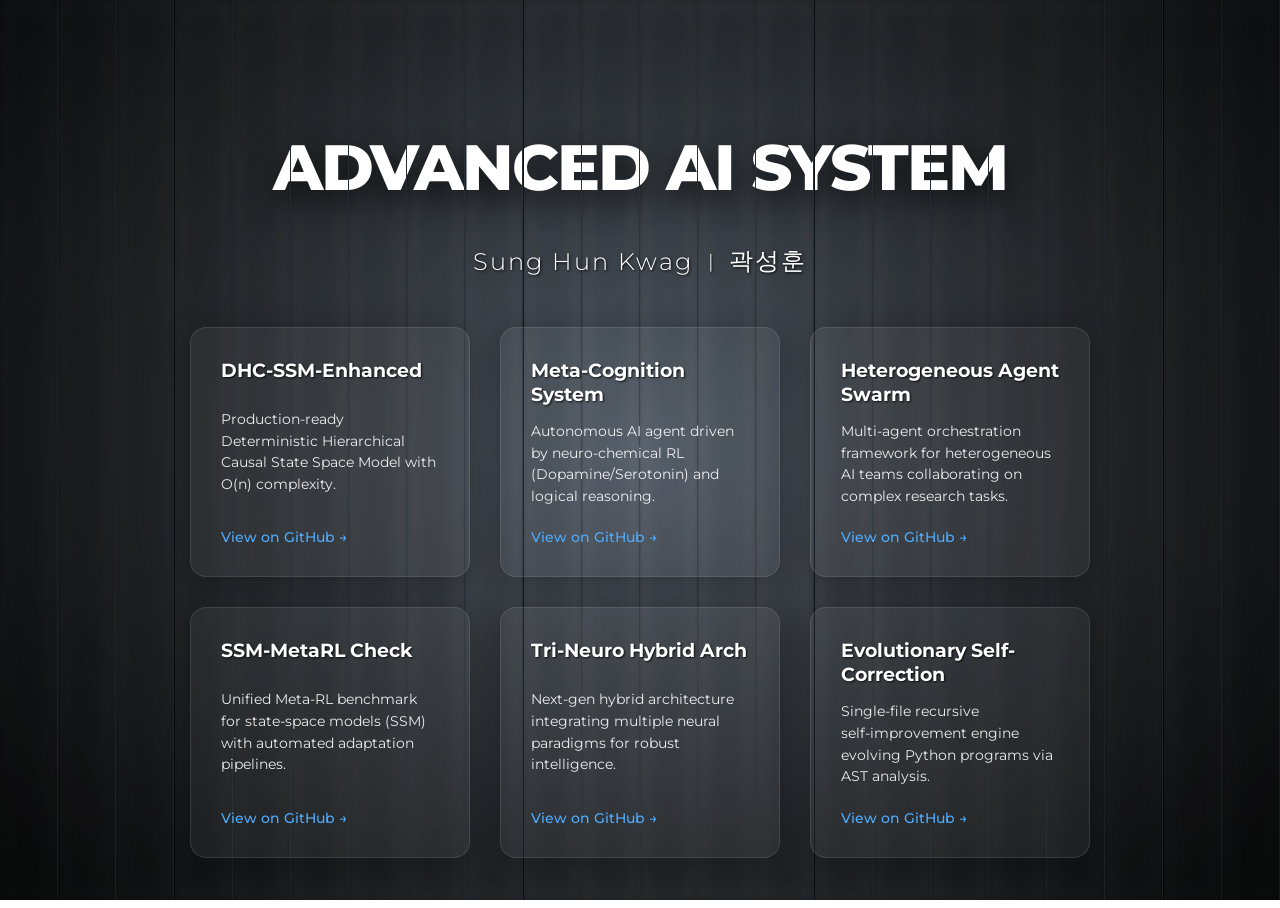
==== docs/index.html @ 83fd5499 "Refine intro into high-fidelity astral 3D merge sequence" ====
<!DOCTYPE html>
<html lang="en">

<head>
    <meta charset="UTF-8">
    <meta name="viewport" content="width=device-width, initial-scale=1.0">
    <title>Sung Hun Kwag - Advanced AI Research Portfolio</title>

    <!-- SEO & Social metadata for richer previews -->
    <meta name="description" content="Portfolio of Sung Hun Kwag showcasing advanced AI research projects and open-source contributions." />
    <meta property="og:title" content="Sung Hun Kwag - Advanced AI Research Portfolio" />
    <meta property="og:description" content="Explore cutting-edge AI projects ranging from state-space models to recursive self-improvement." />
    <meta property="og:type" content="website" />
    <meta property="og:image" content="https://sunghunkwag.github.io/portfolio/preview.png" />

    <!-- Google Fonts -->
    <link rel="preconnect" href="https://fonts.googleapis.com">
    <link rel="preconnect" href="https://fonts.gstatic.com" crossorigin>
    <link href="https://fonts.googleapis.com/css2?family=Cinzel:wght@400;700&family=Montserrat:wght@300;500;700&display=swap" rel="stylesheet">

    <!-- Inline styles for a sleek, glassmorphic aesthetic -->
    <style>
        /* Reset & Base Styles */
        * {
            margin: 0;
            padding: 0;
            box-sizing: border-box;
        }

        body {
            font-family: 'Montserrat', sans-serif;
            color: #ffffff;
            overflow-x: hidden;
            height: 100vh;
            display: flex;
            justify-content: center;
            align-items: center;
        }

        /* Background Neutral */
        .bg-neutral {
            position: fixed;
            top: 0;
            left: 0;
            width: 100%;
            height: 100%;
            /* Radial gradient for vignette effect */
            background: radial-gradient(circle at center, #1f2937 0%, #000000 100%);
            z-index: -1;
        }

        /* 3D Perspective Container */
        .full-screen-3d-stage {
            perspective: 3000px;
            width: 100vw;
            height: 100vh;
            overflow: hidden;
            position: fixed;
            top: 0;
            left: 0;
            z-index: 100;
            pointer-events: none; /* allow underlying elements to be clickable */
        }

        .title-plate-wrapper {
            position: absolute;
            top: 0;
            left: 0;
            width: 100%;
            height: 100%;
            transform-style: preserve-3d;
            display: flex;
            pointer-events: none;
            animation: stageDrift 11s ease-in-out infinite;
        }

        .merge-aura,
        .merge-rings {
            position: absolute;
            inset: -18%;
            opacity: 0;
            pointer-events: none;
            mix-blend-mode: screen;
        }

        .merge-aura {
            z-index: 99;
            transform: translateZ(-150px) scale(0.86);
            background:
                radial-gradient(circle at 50% 50%, rgba(160, 238, 255, 0.52) 0%, rgba(93, 180, 255, 0.18) 24%, rgba(0, 0, 0, 0) 58%),
                radial-gradient(circle at 40% 42%, rgba(124, 214, 255, 0.2) 0%, rgba(0, 0, 0, 0) 36%),
                conic-gradient(from 0deg at 50% 50%, rgba(113, 209, 255, 0) 0deg, rgba(113, 209, 255, 0.26) 38deg, rgba(113, 209, 255, 0.04) 80deg, rgba(129, 171, 255, 0.2) 128deg, rgba(129, 171, 255, 0) 190deg, rgba(113, 209, 255, 0.24) 245deg, rgba(113, 209, 255, 0) 360deg);
            filter: blur(2px) saturate(130%);
        }

        .merge-rings {
            z-index: 98;
            transform: translateZ(-120px) scale(0.92);
            background:
                radial-gradient(circle at center, rgba(209, 244, 255, 0.58) 0 2%, rgba(180, 232, 255, 0.22) 3.2%, rgba(0, 0, 0, 0) 6%),
                radial-gradient(circle at center, rgba(155, 221, 255, 0.34) 0 14%, rgba(0, 0, 0, 0) 18%),
                radial-gradient(circle at center, rgba(145, 213, 255, 0.24) 22%, rgba(0, 0, 0, 0) 28%),
                radial-gradient(circle at center, rgba(127, 198, 255, 0.18) 34%, rgba(0, 0, 0, 0) 40%);
            filter: blur(0.5px);
        }

        .merge-aura.active {
            animation: astralBloom 2.1s cubic-bezier(0.22, 1, 0.36, 1) forwards;
        }

        .merge-rings.active {
            animation: ringPulse 1.6s cubic-bezier(0.22, 1, 0.36, 1) forwards;
        }

        /* Static title displayed after the slat animation finishes */
        .title-plate-static {
            position: absolute;
            top: 0;
            left: 0;
            width: 100vw;
            height: 100vh;
            display: flex;
            flex-direction: column;
            justify-content: flex-start;
            align-items: center;
            padding-top: 15vh;
            z-index: 101;
            opacity: 0;
            pointer-events: none;
        }

        .title-plate-static.sequence-active {
            animation: singleSequenceFade 8s cubic-bezier(0.25, 1, 0.5, 1) forwards;
        }

        /* Unified sequence for the static title – holds then stays visible */
        @keyframes singleSequenceFade {
            0% {
                opacity: 1;
                filter: blur(0px);
                transform: scale(1);
                letter-spacing: -2px;
            }
            20% {
                opacity: 1;
            }
            100% {
                opacity: 1;
                text-shadow: 0 10px 30px rgba(0, 0, 0, 0.8);
                letter-spacing: -2px;
            }
        }

        /* Title typography */
        .plate-main-text {
            font-size: 5vw;
            font-weight: 800;
            text-transform: uppercase;
            letter-spacing: -2px;
            line-height: 1;
            margin: 0;
            color: #ffffff;
            text-shadow: 0 10px 30px rgba(0, 0, 0, 0.8);
        }

        /* Slat styles */
        .slat {
            height: 100%;
            position: relative;
            background-color: rgba(255, 255, 255, 0.05);
            overflow: hidden;
            clip-path: inset(0px);
            transform-style: preserve-3d;
            transform-origin: left center;
            border-right: 1px solid rgba(255, 255, 255, 0.05);
            opacity: 0;
            backface-visibility: hidden;
            will-change: transform, filter;
            box-shadow: inset 0 0 28px rgba(255, 255, 255, 0.08), 0 18px 45px rgba(0, 0, 0, 0.45);
        }

        .slat::before {
            content: "";
            position: absolute;
            inset: 0;
            background: linear-gradient(118deg, rgba(255, 255, 255, 0.22), rgba(255, 255, 255, 0));
            mix-blend-mode: screen;
            opacity: 0;
            transform: translateZ(40px);
            animation: slatSheen var(--slat-duration, 4s) ease-out forwards;
            animation-delay: var(--slat-delay, 0s);
        }

        .slat::after {
            content: "";
            position: absolute;
            inset: -15%;
            background: radial-gradient(circle at 30% 20%, rgba(136, 224, 255, 0.3), rgba(0, 0, 0, 0));
            mix-blend-mode: screen;
            opacity: 0;
            filter: blur(14px);
            animation: slatEdgeBloom calc(var(--slat-duration, 4s) * 1.08) ease-out forwards;
            animation-delay: var(--slat-delay, 0s);
        }

        .slat-content {
            position: absolute;
            top: 0;
            height: 100%;
            display: flex;
            flex-direction: column;
            justify-content: flex-start;
            align-items: center;
            padding-top: 15vh;
            color: #ffffff;
            font-family: 'Montserrat', sans-serif;
            white-space: nowrap;
            background: radial-gradient(circle at center, rgba(255, 255, 255, 0.1) 0%, rgba(0, 0, 0, 0.8) 100%);
            backdrop-filter: blur(5px);
            -webkit-backdrop-filter: blur(5px);
        }

        /* Main container for name and projects */
        .container {
            position: relative;
            z-index: 10;
            width: 90%;
            max-width: 1200px;
            height: 100%;
            display: flex;
            flex-direction: column;
            justify-content: space-between;
            padding: 5vh 0;
            pointer-events: none;
        }

        /* Hero section containing the name */
        #hero {
            flex: 1;
            display: flex;
            flex-direction: column;
            justify-content: center;
            align-items: center;
            text-align: center;
            margin-bottom: 50px;
            pointer-events: none;
        }

        .name-container {
            display: flex;
            align-items: center;
            gap: 15px;
            margin-top: 20px;
            z-index: 201;
        }

        .eng-name, .kor-name {
            font-family: 'Montserrat', sans-serif;
            font-weight: 300;
            font-size: 1.5rem;
            letter-spacing: 2px;
            color: rgba(255, 255, 255, 1.0);
            text-shadow: 1px 1px 3px rgba(0, 0, 0, 0.9);
        }
        .separator {
            color: rgba(255, 255, 255, 0.8);
            font-size: 1.2rem;
            text-shadow: 1px 1px 2px rgba(0, 0, 0, 0.8);
        }

        /* Projects section */
        #projects {
            display: flex;
            flex-wrap: wrap;
            justify-content: center;
            gap: 30px;
            padding-bottom: 50px;
            z-index: 200;
            position: relative;
            pointer-events: auto;
        }

        /* Card styling */
        .glass-card {
            background: rgba(255, 255, 255, 0.05);
            backdrop-filter: blur(10px);
            -webkit-backdrop-filter: blur(10px);
            border: 1px solid rgba(255, 255, 255, 0.1);
            border-radius: 16px;
            padding: 30px;
            width: 280px;
            box-shadow: 0 4px 30px rgba(0, 0, 0, 0.3);
            transition: all 0.4s cubic-bezier(0.25, 0.8, 0.25, 1);
            cursor: pointer;
            display: flex;
            flex-direction: column;
            justify-content: space-between;
        }
        .glass-card:hover {
            transform: translateY(-10px) scale(1.02);
            background: rgba(255, 255, 255, 0.1);
            border-color: rgba(255, 255, 255, 0.6);
            box-shadow: 0 0 20px rgba(255, 255, 255, 0.2);
        }
        .glass-card h3 {
            font-size: 1.2rem;
            font-weight: 700;
            margin-bottom: 15px;
            color: #fff;
            text-shadow: 1px 1px 2px rgba(0, 0, 0, 0.8);
        }
        .glass-card p {
            font-size: 0.9rem;
            line-height: 1.5;
            color: rgba(255, 255, 255, 0.9);
            margin-bottom: 20px;
        }
        .repo-link a {
            text-decoration: none;
            color: #4facfe;
            font-size: 0.85rem;
            font-weight: 500;
            transition: color 0.3s;
        }
        .repo-link a:hover {
            color: #00f2fe;
        }
        /* Removed repo-meta styling as dynamic metadata is no longer used */

        /* Animation keyframes for slats reveal */
        @keyframes fullScreenReveal {
            0% {
                transform: rotateY(calc(-96deg + var(--tilt-y, 0deg))) rotateX(var(--tilt-x, 0deg)) translateZ(calc(-360px - var(--depth, 0px))) scaleX(0.93);
                opacity: 0;
                filter: brightness(0.35) saturate(0.8);
                background-color: rgba(255, 255, 255, 0.16);
                border-right: 1px solid rgba(255, 255, 255, 0.34);
            }
            20% {
                opacity: 1;
            }
            64% {
                transform: rotateY(calc(14deg + (var(--tilt-y, 0deg) * 0.2))) rotateX(calc(var(--tilt-x, 0deg) * -0.12)) translateZ(62px) scaleX(1.015);
                filter: brightness(1.25) saturate(1.1);
                background-color: rgba(255, 255, 255, 0.09);
            }
            100% {
                transform: rotateY(0deg) rotateX(0deg) translateZ(0) scaleX(1);
                opacity: 1;
                filter: brightness(1) saturate(1);
                background-color: rgba(255, 255, 255, 0.05);
                border-right: 1px solid rgba(255, 255, 255, 0.05);
            }
        }

        @keyframes slatSheen {
            0% { opacity: 0; }
            58% { opacity: 0.2; }
            100% { opacity: 0.06; }
        }

        @keyframes slatEdgeBloom {
            0% {
                opacity: 0;
                transform: scale(0.9) translateZ(18px);
            }
            65% {
                opacity: 0.34;
                transform: scale(1.08) translateZ(110px);
            }
            100% {
                opacity: 0.1;
                transform: scale(1.1) translateZ(128px);
            }
        }

        @keyframes astralBloom {
            0% {
                opacity: 0;
                transform: translateZ(-150px) scale(0.86) rotate(0deg);
            }
            25% {
                opacity: 0.95;
                transform: translateZ(-48px) scale(1.04) rotate(4deg);
            }
            62% {
                opacity: 0.3;
                transform: translateZ(-16px) scale(1.12) rotate(9deg);
            }
            100% {
                opacity: 0;
                transform: translateZ(0) scale(1.16) rotate(12deg);
            }
        }

        @keyframes ringPulse {
            0% {
                opacity: 0;
                transform: translateZ(-120px) scale(0.92);
            }
            35% {
                opacity: 0.7;
                transform: translateZ(-40px) scale(1.03);
            }
            100% {
                opacity: 0;
                transform: translateZ(30px) scale(1.18);
            }
        }


        @keyframes stageDrift {
            0%,
            100% {
                transform: translateZ(0) rotateX(0deg) rotateY(0deg);
            }
            50% {
                transform: translateZ(18px) rotateX(1.4deg) rotateY(-1.8deg);
            }
        }

        /* Fade utilities */
        .fade-in-2 {
            opacity: 0;
            animation: fadeInUp 1.5s ease-out forwards;
            animation-delay: 3.5s;
        }
        .fade-in-3 {
            opacity: 0;
            animation: fadeInUp 1.5s ease-out forwards;
            animation-delay: 4.5s;
        }
        @keyframes fadeInUp {
            to {
                opacity: 1;
                transform: translateY(0);
            }
        }

        /* Responsive tweaks */
        @media (max-width: 768px) {
            .plate-main-text {
                font-size: 2.5rem;
            }
            .glass-card {
                width: 100%;
                max-width: 350px;
            }
        }
    </style>
</head>

<body>
    <!-- Dark backdrop -->
    <div class="bg-neutral" aria-hidden="true"></div>
    <!-- Main content -->
    <div class="container">
        <!-- 3D title reveal stage -->
        <div class="full-screen-3d-stage">
            <div id="merge-aura" class="merge-aura" aria-hidden="true"></div>
            <div id="merge-rings" class="merge-rings" aria-hidden="true"></div>
            <div class="title-plate-wrapper"><!-- slats inserted here via JS --></div>
            <div id="static-title-container" class="title-plate-static">
                <h1 class="plate-main-text">ADVANCED AI SYSTEM</h1>
            </div>
        </div>
        <!-- Name under the title -->
        <header id="hero">
            <div style="height: 20vh;"></div>
            <div class="name-container fade-in-2">
                <h2 class="eng-name">Sung Hun Kwag</h2>
                <span class="separator">|</span>
                <h2 class="kor-name">곽성훈</h2>
            </div>
        </header>
        <!-- Portfolio cards -->
        <section id="projects" class="fade-in-3">
            <!-- Each card includes a repo-meta placeholder updated via JS -->
            <div class="glass-card" onclick="window.open('https://github.com/sunghunkwag/DHC-SSM-Enhanced', '_blank')">
                <h3>DHC-SSM-Enhanced</h3>
                <p>Production‑ready Deterministic Hierarchical Causal State Space Model with O(n) complexity.</p>
                <!-- metadata placeholder removed -->
                <div class="repo-link">
                    <a href="https://github.com/sunghunkwag/DHC-SSM-Enhanced" target="_blank">View on GitHub &rarr;</a>
                </div>
            </div>
            <div class="glass-card" onclick="window.open('https://github.com/sunghunkwag/Advanced-AI-Meta-Cognition-System', '_blank')">
                <h3>Meta-Cognition System</h3>
                <p>Autonomous AI agent driven by neuro‑chemical RL (Dopamine/Serotonin) and logical reasoning.</p>
                <!-- metadata placeholder removed -->
                <div class="repo-link">
                    <a href="https://github.com/sunghunkwag/Advanced-AI-Meta-Cognition-System" target="_blank">View on GitHub &rarr;</a>
                </div>
            </div>
            <div class="glass-card" onclick="window.open('https://github.com/sunghunkwag/heterogeneous-agent-swarm', '_blank')">
                <h3>Heterogeneous Agent Swarm</h3>
                <p>Multi-agent orchestration framework for heterogeneous AI teams collaborating on complex research tasks.</p>
                <!-- metadata placeholder removed -->
                <div class="repo-link">
                    <a href="https://github.com/sunghunkwag/heterogeneous-agent-swarm" target="_blank">View on GitHub &rarr;</a>
                </div>
            </div>
            <div class="glass-card" onclick="window.open('https://github.com/sunghunkwag/SSM-MetaRL-TestCompute', '_blank')">
                <h3>SSM-MetaRL Check</h3>
                <p>Unified Meta‑RL benchmark for state‑space models (SSM) with automated adaptation pipelines.</p>
                <!-- metadata placeholder removed -->
                <div class="repo-link">
                    <a href="https://github.com/sunghunkwag/SSM-MetaRL-TestCompute" target="_blank">View on GitHub &rarr;</a>
                </div>
            </div>
            <div class="glass-card" onclick="window.open('https://github.com/sunghunkwag/Tri-Neuro-Hybrid-Architecture', '_blank')">
                <h3>Tri-Neuro Hybrid Arch</h3>
                <p>Next‑gen hybrid architecture integrating multiple neural paradigms for robust intelligence.</p>
                <!-- metadata placeholder removed -->
                <div class="repo-link">
                    <a href="https://github.com/sunghunkwag/Tri-Neuro-Hybrid-Architecture" target="_blank">View on GitHub &rarr;</a>
                </div>
            </div>
            <div class="glass-card" onclick="window.open('https://github.com/sunghunkwag/Runtime-Evolutionary-Self-Correction-via-AST-Guided-Grammar-Induction', '_blank')">
                <h3>Evolutionary Self-Correction</h3>
                <p>Single‑file recursive self‑improvement engine evolving Python programs via AST analysis.</p>
                <!-- metadata placeholder removed -->
                <div class="repo-link">
                    <a href="https://github.com/sunghunkwag/Runtime-Evolutionary-Self-Correction-via-AST-Guided-Grammar-Induction" target="_blank">View on GitHub &rarr;</a>
                </div>
            </div>
        </section>
    </div>
    <!-- JavaScript: build slats and fetch repo metadata -->
    <script>
        document.addEventListener('DOMContentLoaded', () => {
            /* Configuration for slat animation */
            const NUM_SLATS = 22; // more slats for richer, finer merge detail
            const ANIMATION_DURATION = 4.6;
            const STAGGER_DELAY = 0.09;
            function createFullScreenSlats() {
                const wrapper = document.querySelector('.title-plate-wrapper');
                const mergeAura = document.getElementById('merge-aura');
                const mergeRings = document.getElementById('merge-rings');
                const titleTextSource = document.querySelector('#static-title-container .plate-main-text').outerHTML;
                wrapper.innerHTML = "";
                const screenWidth = window.innerWidth;
                const slatWidth = screenWidth / NUM_SLATS;
                for (let i = 0; i < NUM_SLATS; i++) {
                    const slat = document.createElement('div');
                    slat.classList.add('slat');
                    slat.style.width = `${slatWidth}px`;
                    slat.style.position = "absolute";
                    slat.style.left = `${i * slatWidth}px`;
                    slat.style.zIndex = 100 + i;
                    const content = document.createElement('div');
                    content.classList.add('slat-content');
                    content.innerHTML = titleTextSource;
                    content.style.width = `${screenWidth}px`;
                    content.style.left = `-${i * slatWidth}px`;
                    slat.appendChild(content);
                    wrapper.appendChild(slat);
                    slat.style.setProperty('--slat-delay', `${i * STAGGER_DELAY}s`);
                    slat.style.setProperty('--slat-duration', `${ANIMATION_DURATION}s`);
                    const spread = (i / (NUM_SLATS - 1)) - 0.5;
                    slat.style.setProperty('--tilt-y', `${spread * 16}deg`);
                    slat.style.setProperty('--tilt-x', `${Math.cos(i * 0.68) * 8}deg`);
                    slat.style.setProperty('--depth', `${Math.abs(spread) * 120}px`);
                    slat.style.animation = `fullScreenReveal ${ANIMATION_DURATION}s cubic-bezier(0.22, 1, 0.36, 1) forwards`;
                    slat.style.animationDelay = `${i * STAGGER_DELAY}s`;
                    if (i === NUM_SLATS - 1) {
                        const totalTime = (ANIMATION_DURATION + (i * STAGGER_DELAY)) * 1000;
                        const burstStartTime = Math.max(totalTime - 560, 0);
                        setTimeout(() => {
                            [mergeAura, mergeRings].forEach((layer) => {
                                layer.classList.remove('active');
                                void layer.offsetWidth;
                                layer.classList.add('active');
                            });
                        }, burstStartTime);
                        setTimeout(() => {
                            wrapper.style.display = 'none';
                            const staticTitle = document.getElementById('static-title-container');
                            staticTitle.classList.add('sequence-active');
                        }, totalTime);
                    }
                }
            }
            // Initiate slats after a short delay
            setTimeout(() => {
                createFullScreenSlats();
            }, 100);
            // Dynamic metadata fetching has been removed for a cleaner presentation.
        });
    </script>
</body>

</html>
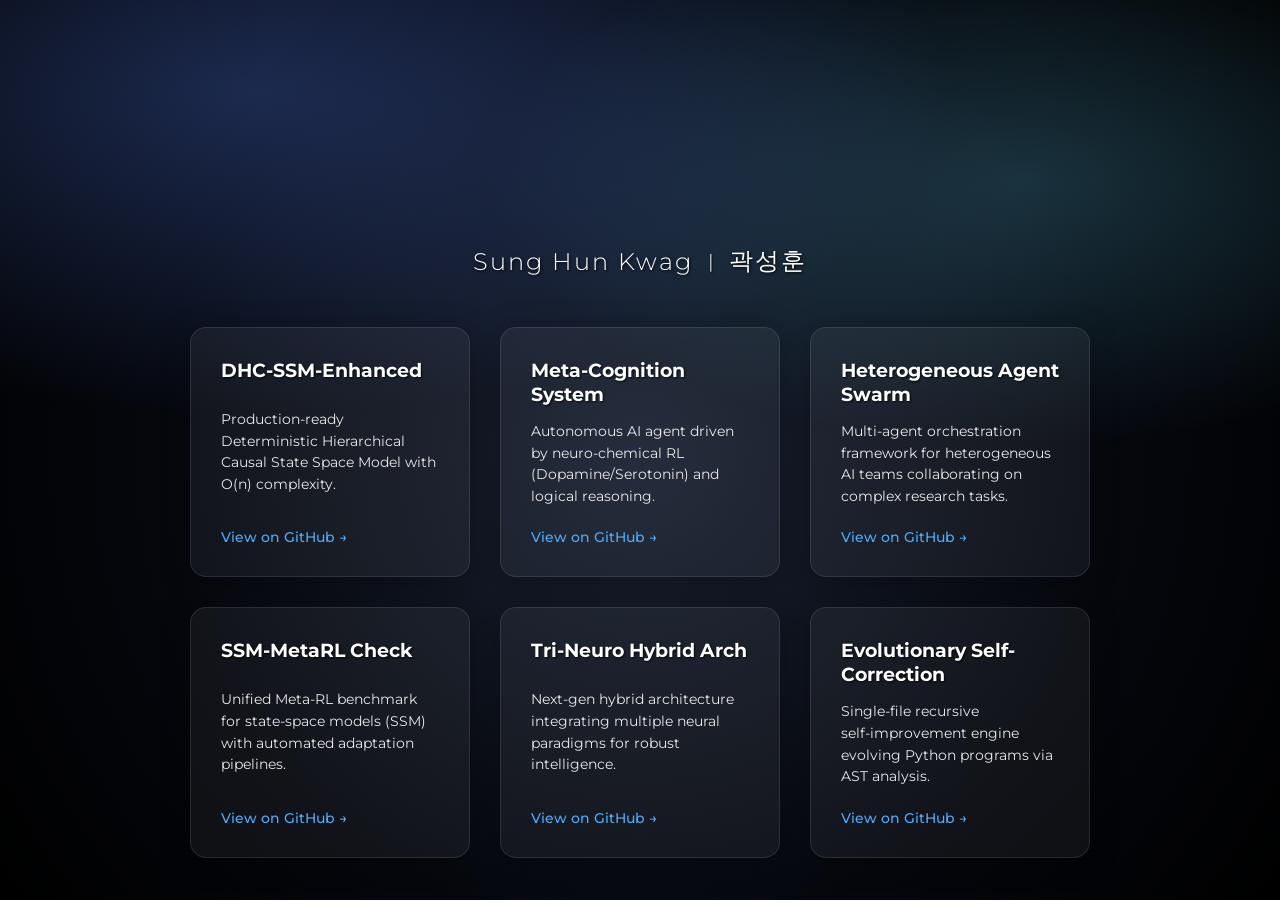
==== commit e3b00495: "Merge branch 'master' into codex/remove-broken-ai-research-link-and-update-83t4z1 Signed-off-by: Sun" ====
--- a/docs/index.html
+++ b/docs/index.html
@@ -44,14 +44,18 @@
             left: 0;
             width: 100%;
             height: 100%;
-            /* Radial gradient for vignette effect */
-            background: radial-gradient(circle at center, #1f2937 0%, #000000 100%);
+            background:
+                radial-gradient(120% 80% at 20% 10%, rgba(90, 136, 255, 0.28) 0%, rgba(0, 0, 0, 0) 45%),
+                radial-gradient(100% 70% at 80% 20%, rgba(105, 221, 255, 0.2) 0%, rgba(0, 0, 0, 0) 42%),
+                radial-gradient(circle at center, #1a2233 0%, #05070d 62%, #000000 100%);
+            animation: bgDrift 14s ease-in-out infinite alternate;
             z-index: -1;
         }
 
         /* 3D Perspective Container */
         .full-screen-3d-stage {
-            perspective: 3000px;
+            perspective: 4200px;
+            perspective-origin: 50% 24%;
             width: 100vw;
             height: 100vh;
             overflow: hidden;
@@ -60,6 +64,7 @@
             left: 0;
             z-index: 100;
             pointer-events: none; /* allow underlying elements to be clickable */
+            transform-style: preserve-3d;
         }
 
         .title-plate-wrapper {
@@ -215,9 +220,10 @@
             color: #ffffff;
             font-family: 'Montserrat', sans-serif;
             white-space: nowrap;
-            background: radial-gradient(circle at center, rgba(255, 255, 255, 0.1) 0%, rgba(0, 0, 0, 0.8) 100%);
-            backdrop-filter: blur(5px);
-            -webkit-backdrop-filter: blur(5px);
+            background: radial-gradient(circle at center, rgba(255, 255, 255, 0.17) 0%, rgba(5, 10, 24, 0.88) 100%);
+            backdrop-filter: blur(7px);
+            -webkit-backdrop-filter: blur(7px);
+            transform: translateZ(110px);
         }
 
         /* Main container for name and projects */
@@ -328,6 +334,17 @@
         /* Removed repo-meta styling as dynamic metadata is no longer used */
 
         /* Animation keyframes for slats reveal */
+        @keyframes bgDrift {
+            0% {
+                filter: saturate(1) brightness(1);
+                transform: scale(1);
+            }
+            100% {
+                filter: saturate(1.1) brightness(1.06);
+                transform: scale(1.03);
+            }
+        }
+
         @keyframes fullScreenReveal {
             0% {
                 transform: rotateY(calc(-96deg + var(--tilt-y, 0deg))) rotateX(var(--tilt-x, 0deg)) translateZ(calc(-360px - var(--depth, 0px))) scaleX(0.93);
@@ -538,16 +555,28 @@
                 const mergeAura = document.getElementById('merge-aura');
                 const mergeRings = document.getElementById('merge-rings');
                 const titleTextSource = document.querySelector('#static-title-container .plate-main-text').outerHTML;
-                wrapper.innerHTML = "";
+                wrapper.innerHTML = '';
+                buildMergeParticles(particles);
+
                 const screenWidth = window.innerWidth;
                 const slatWidth = screenWidth / NUM_SLATS;
                 for (let i = 0; i < NUM_SLATS; i++) {
                     const slat = document.createElement('div');
                     slat.classList.add('slat');
                     slat.style.width = `${slatWidth}px`;
-                    slat.style.position = "absolute";
+                    slat.style.position = 'absolute';
                     slat.style.left = `${i * slatWidth}px`;
                     slat.style.zIndex = 100 + i;
+                    const centerBias = (i / (NUM_SLATS - 1)) - 0.5;
+                    const tilt = centerBias * 14;
+                    const depth = Math.abs(centerBias) * -120;
+                    slat.style.setProperty('--tilt', `${tilt.toFixed(2)}deg`);
+                    slat.style.setProperty('--depth', `${depth.toFixed(2)}px`);
+                    slat.style.setProperty('--tilt-mid', `${(tilt * 0.35).toFixed(2)}deg`);
+                    slat.style.setProperty('--tilt-end', `${(Math.abs(tilt) * 0.2).toFixed(2)}deg`);
+                    slat.style.setProperty('--depth-mid', `${(depth * 0.24).toFixed(2)}px`);
+                    slat.style.setProperty('--slat-delay', `${(i * STAGGER_DELAY).toFixed(3)}s`);
+                    slat.style.setProperty('--slat-duration', `${ANIMATION_DURATION}s`);
                     const content = document.createElement('div');
                     content.classList.add('slat-content');
                     content.innerHTML = titleTextSource;
@@ -563,6 +592,7 @@
                     slat.style.setProperty('--depth', `${Math.abs(spread) * 120}px`);
                     slat.style.animation = `fullScreenReveal ${ANIMATION_DURATION}s cubic-bezier(0.22, 1, 0.36, 1) forwards`;
                     slat.style.animationDelay = `${i * STAGGER_DELAY}s`;
+
                     if (i === NUM_SLATS - 1) {
                         const totalTime = (ANIMATION_DURATION + (i * STAGGER_DELAY)) * 1000;
                         const burstStartTime = Math.max(totalTime - 560, 0);
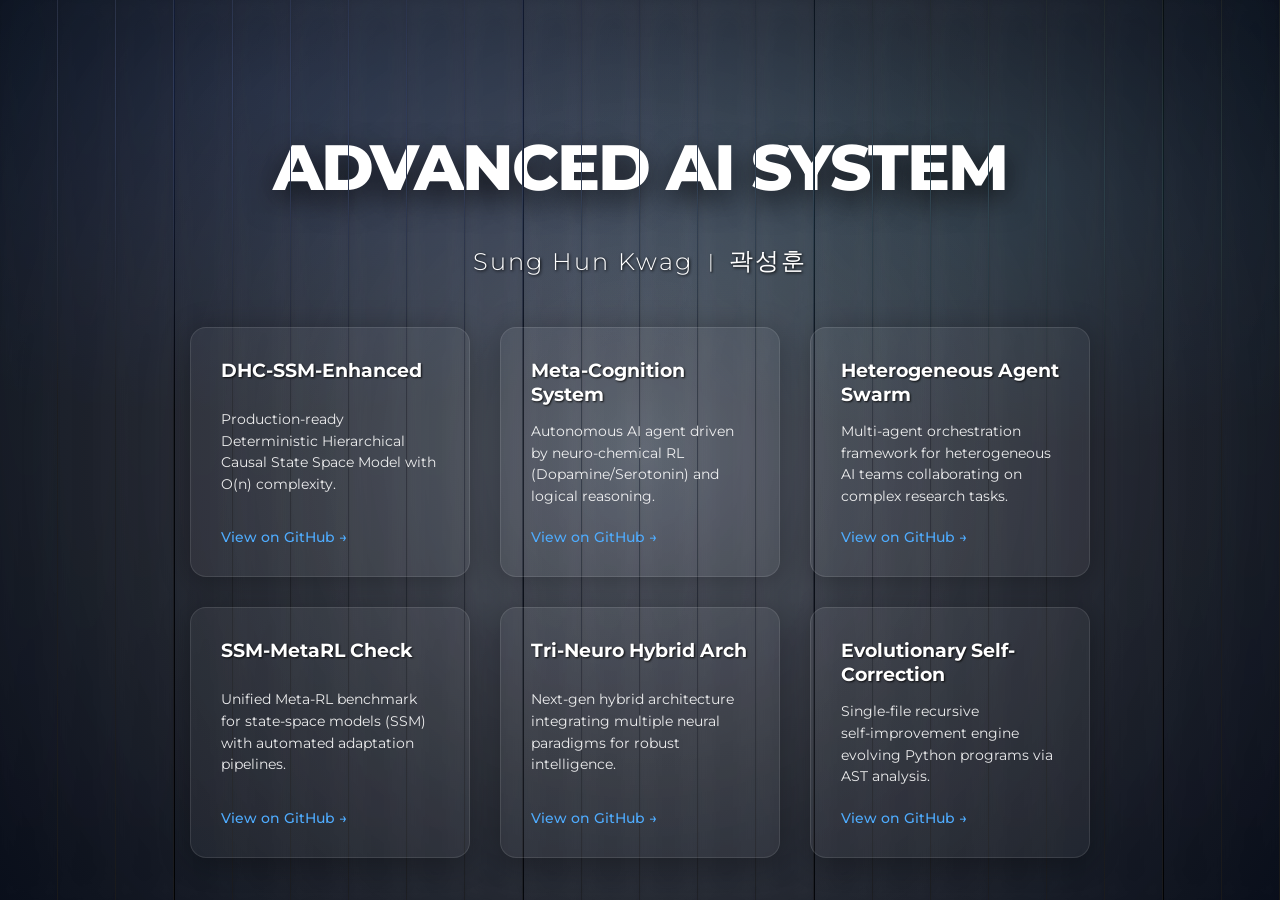
==== commit 7618f1e7: "Fix broken slat animation bootstrap in homepage" ====
--- a/docs/index.html
+++ b/docs/index.html
@@ -556,7 +556,6 @@
                 const mergeRings = document.getElementById('merge-rings');
                 const titleTextSource = document.querySelector('#static-title-container .plate-main-text').outerHTML;
                 wrapper.innerHTML = '';
-                buildMergeParticles(particles);
 
                 const screenWidth = window.innerWidth;
                 const slatWidth = screenWidth / NUM_SLATS;
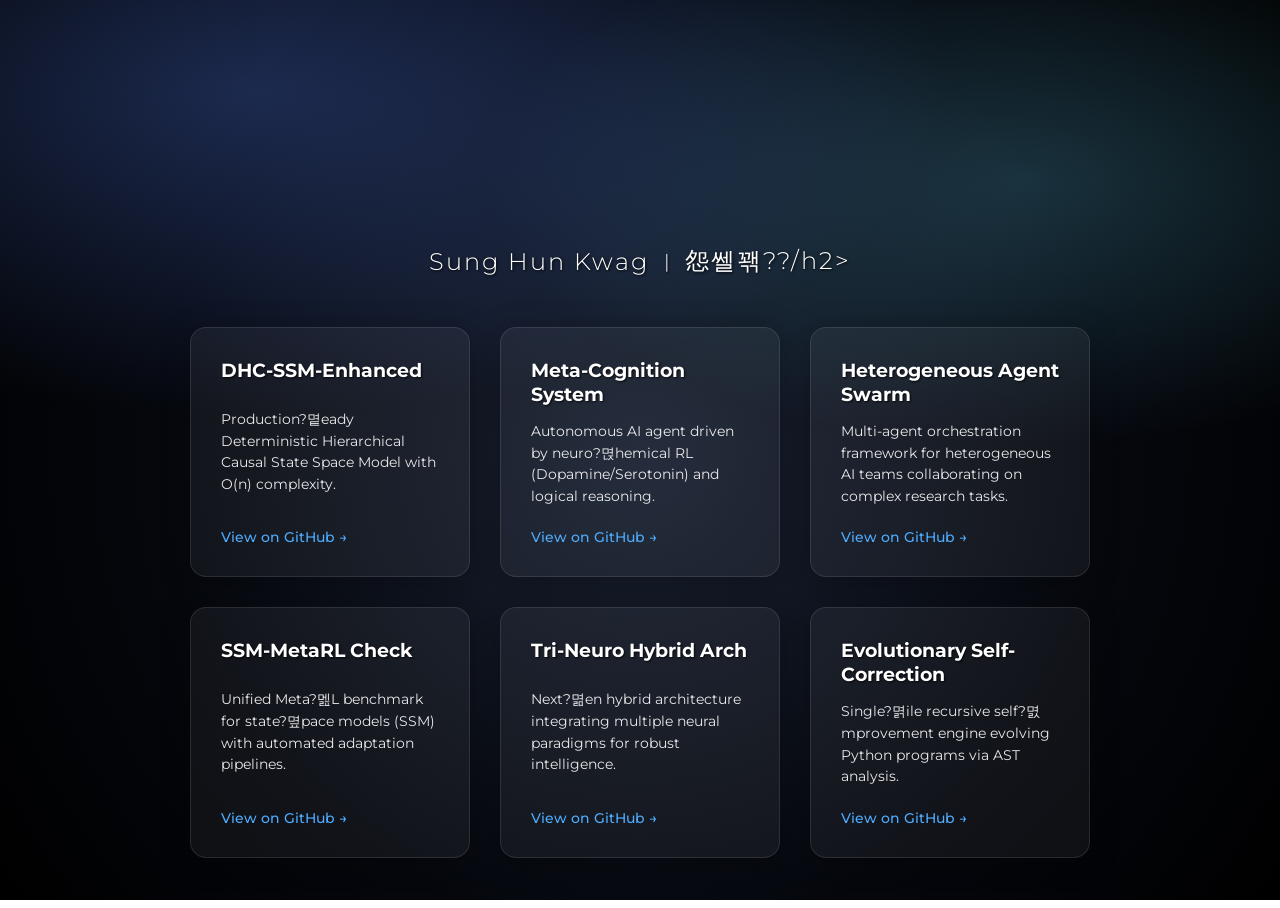
==== commit da3bba1b: "Restore docs/index.html with 3D visual effects that were accidentally deleted" ====
--- a/docs/index.html
+++ b/docs/index.html
@@ -1,4 +1,4 @@
-<!DOCTYPE html>
+﻿<!DOCTYPE html>
 <html lang="en">
 
 <head>
@@ -138,7 +138,7 @@
             animation: singleSequenceFade 8s cubic-bezier(0.25, 1, 0.5, 1) forwards;
         }
 
-        /* Unified sequence for the static title – holds then stays visible */
+        /* Unified sequence for the static title ??holds then stays visible */
         @keyframes singleSequenceFade {
             0% {
                 opacity: 1;
@@ -487,7 +487,7 @@
             <div class="name-container fade-in-2">
                 <h2 class="eng-name">Sung Hun Kwag</h2>
                 <span class="separator">|</span>
-                <h2 class="kor-name">곽성훈</h2>
+                <h2 class="kor-name">怨쎌꽦??/h2>
             </div>
         </header>
         <!-- Portfolio cards -->
@@ -495,7 +495,7 @@
             <!-- Each card includes a repo-meta placeholder updated via JS -->
             <div class="glass-card" onclick="window.open('https://github.com/sunghunkwag/DHC-SSM-Enhanced', '_blank')">
                 <h3>DHC-SSM-Enhanced</h3>
-                <p>Production‑ready Deterministic Hierarchical Causal State Space Model with O(n) complexity.</p>
+                <p>Production?몉eady Deterministic Hierarchical Causal State Space Model with O(n) complexity.</p>
                 <!-- metadata placeholder removed -->
                 <div class="repo-link">
                     <a href="https://github.com/sunghunkwag/DHC-SSM-Enhanced" target="_blank">View on GitHub &rarr;</a>
@@ -503,7 +503,7 @@
             </div>
             <div class="glass-card" onclick="window.open('https://github.com/sunghunkwag/Advanced-AI-Meta-Cognition-System', '_blank')">
                 <h3>Meta-Cognition System</h3>
-                <p>Autonomous AI agent driven by neuro‑chemical RL (Dopamine/Serotonin) and logical reasoning.</p>
+                <p>Autonomous AI agent driven by neuro?멵hemical RL (Dopamine/Serotonin) and logical reasoning.</p>
                 <!-- metadata placeholder removed -->
                 <div class="repo-link">
                     <a href="https://github.com/sunghunkwag/Advanced-AI-Meta-Cognition-System" target="_blank">View on GitHub &rarr;</a>
@@ -519,7 +519,7 @@
             </div>
             <div class="glass-card" onclick="window.open('https://github.com/sunghunkwag/SSM-MetaRL-TestCompute', '_blank')">
                 <h3>SSM-MetaRL Check</h3>
-                <p>Unified Meta‑RL benchmark for state‑space models (SSM) with automated adaptation pipelines.</p>
+                <p>Unified Meta?멢L benchmark for state?몊pace models (SSM) with automated adaptation pipelines.</p>
                 <!-- metadata placeholder removed -->
                 <div class="repo-link">
                     <a href="https://github.com/sunghunkwag/SSM-MetaRL-TestCompute" target="_blank">View on GitHub &rarr;</a>
@@ -527,7 +527,7 @@
             </div>
             <div class="glass-card" onclick="window.open('https://github.com/sunghunkwag/Tri-Neuro-Hybrid-Architecture', '_blank')">
                 <h3>Tri-Neuro Hybrid Arch</h3>
-                <p>Next‑gen hybrid architecture integrating multiple neural paradigms for robust intelligence.</p>
+                <p>Next?멺en hybrid architecture integrating multiple neural paradigms for robust intelligence.</p>
                 <!-- metadata placeholder removed -->
                 <div class="repo-link">
                     <a href="https://github.com/sunghunkwag/Tri-Neuro-Hybrid-Architecture" target="_blank">View on GitHub &rarr;</a>
@@ -535,7 +535,7 @@
             </div>
             <div class="glass-card" onclick="window.open('https://github.com/sunghunkwag/Runtime-Evolutionary-Self-Correction-via-AST-Guided-Grammar-Induction', '_blank')">
                 <h3>Evolutionary Self-Correction</h3>
-                <p>Single‑file recursive self‑improvement engine evolving Python programs via AST analysis.</p>
+                <p>Single?멹ile recursive self?멼mprovement engine evolving Python programs via AST analysis.</p>
                 <!-- metadata placeholder removed -->
                 <div class="repo-link">
                     <a href="https://github.com/sunghunkwag/Runtime-Evolutionary-Self-Correction-via-AST-Guided-Grammar-Induction" target="_blank">View on GitHub &rarr;</a>
@@ -556,6 +556,7 @@
                 const mergeRings = document.getElementById('merge-rings');
                 const titleTextSource = document.querySelector('#static-title-container .plate-main-text').outerHTML;
                 wrapper.innerHTML = '';
+                buildMergeParticles(particles);
 
                 const screenWidth = window.innerWidth;
                 const slatWidth = screenWidth / NUM_SLATS;
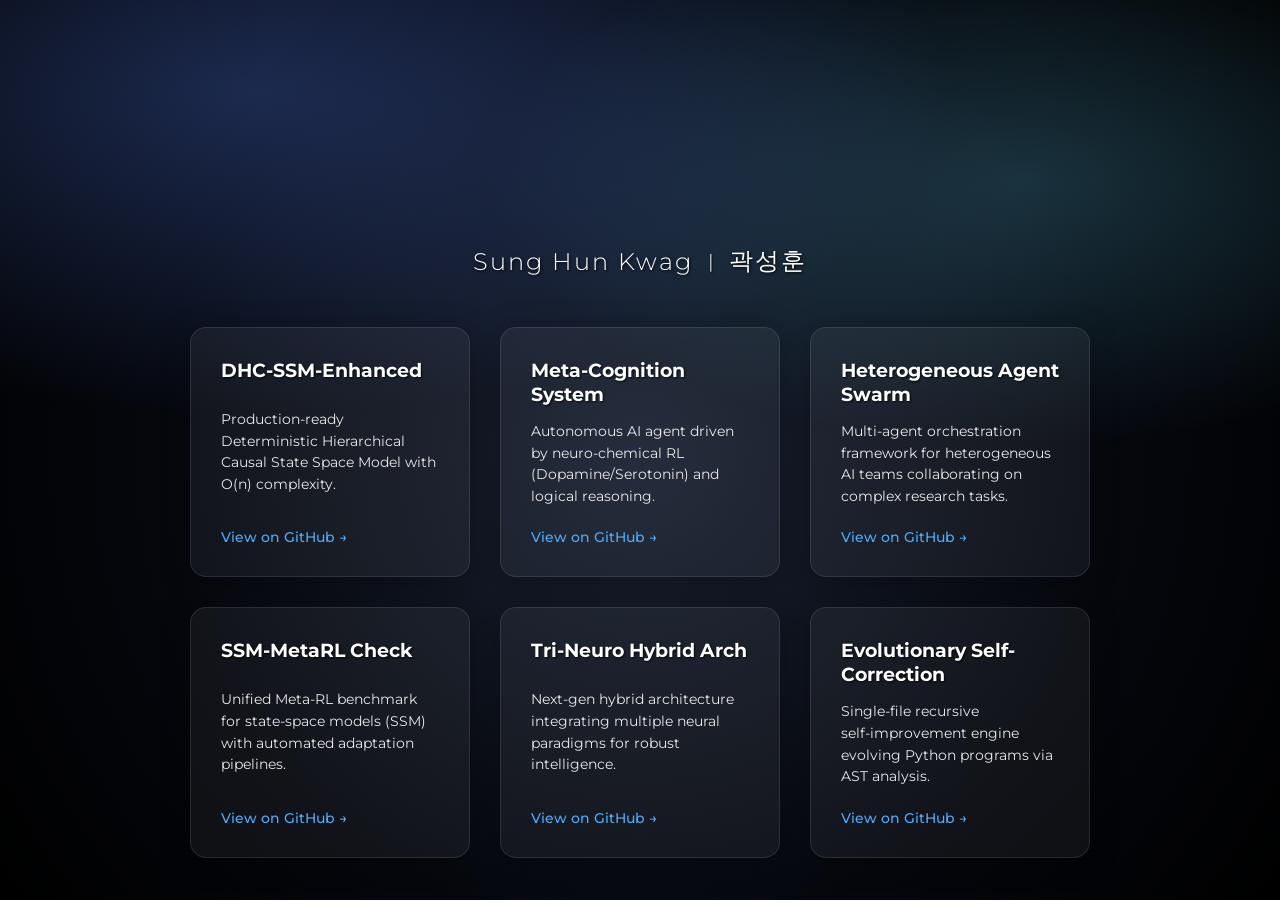
==== commit 6bc39516: "Fix HTML syntax and update text content Signed-off-by: Sung hun kwag <sunghunkwag@gmail.com>" ====
--- a/docs/index.html
+++ b/docs/index.html
@@ -1,4 +1,4 @@
-﻿<!DOCTYPE html>
+<!DOCTYPE html>
 <html lang="en">
 
 <head>
@@ -138,7 +138,7 @@
             animation: singleSequenceFade 8s cubic-bezier(0.25, 1, 0.5, 1) forwards;
         }
 
-        /* Unified sequence for the static title ??holds then stays visible */
+        /* Unified sequence for the static title – holds then stays visible */
         @keyframes singleSequenceFade {
             0% {
                 opacity: 1;
@@ -487,7 +487,7 @@
             <div class="name-container fade-in-2">
                 <h2 class="eng-name">Sung Hun Kwag</h2>
                 <span class="separator">|</span>
-                <h2 class="kor-name">怨쎌꽦??/h2>
+                <h2 class="kor-name">곽성훈</h2>
             </div>
         </header>
         <!-- Portfolio cards -->
@@ -495,7 +495,7 @@
             <!-- Each card includes a repo-meta placeholder updated via JS -->
             <div class="glass-card" onclick="window.open('https://github.com/sunghunkwag/DHC-SSM-Enhanced', '_blank')">
                 <h3>DHC-SSM-Enhanced</h3>
-                <p>Production?몉eady Deterministic Hierarchical Causal State Space Model with O(n) complexity.</p>
+                <p>Production‑ready Deterministic Hierarchical Causal State Space Model with O(n) complexity.</p>
                 <!-- metadata placeholder removed -->
                 <div class="repo-link">
                     <a href="https://github.com/sunghunkwag/DHC-SSM-Enhanced" target="_blank">View on GitHub &rarr;</a>
@@ -503,7 +503,7 @@
             </div>
             <div class="glass-card" onclick="window.open('https://github.com/sunghunkwag/Advanced-AI-Meta-Cognition-System', '_blank')">
                 <h3>Meta-Cognition System</h3>
-                <p>Autonomous AI agent driven by neuro?멵hemical RL (Dopamine/Serotonin) and logical reasoning.</p>
+                <p>Autonomous AI agent driven by neuro‑chemical RL (Dopamine/Serotonin) and logical reasoning.</p>
                 <!-- metadata placeholder removed -->
                 <div class="repo-link">
                     <a href="https://github.com/sunghunkwag/Advanced-AI-Meta-Cognition-System" target="_blank">View on GitHub &rarr;</a>
@@ -519,7 +519,7 @@
             </div>
             <div class="glass-card" onclick="window.open('https://github.com/sunghunkwag/SSM-MetaRL-TestCompute', '_blank')">
                 <h3>SSM-MetaRL Check</h3>
-                <p>Unified Meta?멢L benchmark for state?몊pace models (SSM) with automated adaptation pipelines.</p>
+                <p>Unified Meta‑RL benchmark for state‑space models (SSM) with automated adaptation pipelines.</p>
                 <!-- metadata placeholder removed -->
                 <div class="repo-link">
                     <a href="https://github.com/sunghunkwag/SSM-MetaRL-TestCompute" target="_blank">View on GitHub &rarr;</a>
@@ -527,7 +527,7 @@
             </div>
             <div class="glass-card" onclick="window.open('https://github.com/sunghunkwag/Tri-Neuro-Hybrid-Architecture', '_blank')">
                 <h3>Tri-Neuro Hybrid Arch</h3>
-                <p>Next?멺en hybrid architecture integrating multiple neural paradigms for robust intelligence.</p>
+                <p>Next‑gen hybrid architecture integrating multiple neural paradigms for robust intelligence.</p>
                 <!-- metadata placeholder removed -->
                 <div class="repo-link">
                     <a href="https://github.com/sunghunkwag/Tri-Neuro-Hybrid-Architecture" target="_blank">View on GitHub &rarr;</a>
@@ -535,7 +535,7 @@
             </div>
             <div class="glass-card" onclick="window.open('https://github.com/sunghunkwag/Runtime-Evolutionary-Self-Correction-via-AST-Guided-Grammar-Induction', '_blank')">
                 <h3>Evolutionary Self-Correction</h3>
-                <p>Single?멹ile recursive self?멼mprovement engine evolving Python programs via AST analysis.</p>
+                <p>Single‑file recursive self‑improvement engine evolving Python programs via AST analysis.</p>
                 <!-- metadata placeholder removed -->
                 <div class="repo-link">
                     <a href="https://github.com/sunghunkwag/Runtime-Evolutionary-Self-Correction-via-AST-Guided-Grammar-Induction" target="_blank">View on GitHub &rarr;</a>
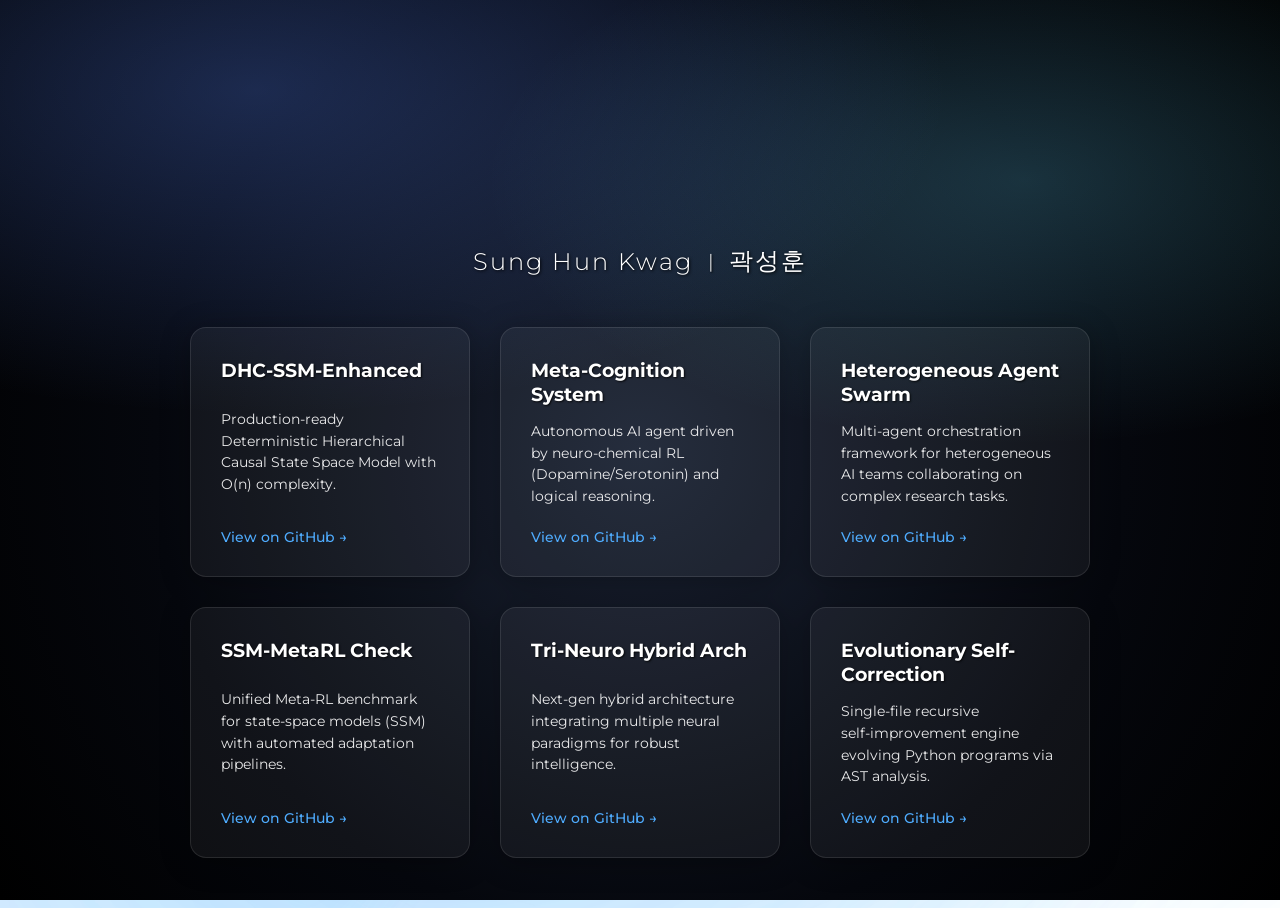
==== commit b5c7188d: "Add cosmic 3D background field" ====
--- a/docs/index.html
+++ b/docs/index.html
@@ -35,6 +35,107 @@
             display: flex;
             justify-content: center;
             align-items: center;
+        }
+
+        /* Cosmic 3D background field */
+        .cosmic-depth {
+            position: fixed;
+            inset: 0;
+            perspective: 3200px;
+            perspective-origin: 50% 35%;
+            transform-style: preserve-3d;
+            z-index: -2;
+            pointer-events: none;
+        }
+
+        .cosmic-layer {
+            position: absolute;
+            inset: -20%;
+            transform-style: preserve-3d;
+            mix-blend-mode: screen;
+            opacity: 0.9;
+            animation: cosmicDrift 18s ease-in-out infinite;
+        }
+
+        .cosmic-layer::before,
+        .cosmic-layer::after {
+            content: "";
+            position: absolute;
+            inset: 0;
+            background-repeat: repeat;
+            mix-blend-mode: screen;
+        }
+
+        .layer-back {
+            --depth: -800px;
+            --scale: 1.6;
+            filter: blur(1px) saturate(140%);
+            animation-duration: 26s;
+        }
+
+        .layer-mid {
+            --depth: -420px;
+            --scale: 1.25;
+            filter: blur(0.4px) saturate(160%);
+            animation-duration: 20s;
+        }
+
+        .layer-front {
+            --depth: -140px;
+            --scale: 1.05;
+            filter: blur(0.1px) saturate(180%);
+            animation-duration: 14s;
+        }
+
+        .layer-back::before {
+            background-image:
+                radial-gradient(circle at 20% 30%, rgba(98, 176, 255, 0.35) 0 2px, rgba(0, 0, 0, 0) 3px),
+                radial-gradient(circle at 80% 40%, rgba(120, 245, 255, 0.45) 0 1.4px, rgba(0, 0, 0, 0) 3px),
+                radial-gradient(circle at 50% 70%, rgba(140, 190, 255, 0.3) 0 1.8px, rgba(0, 0, 0, 0) 4px),
+                radial-gradient(circle at 10% 80%, rgba(160, 200, 255, 0.25) 0 1.2px, rgba(0, 0, 0, 0) 3px);
+            background-size: 520px 520px;
+            opacity: 0.7;
+        }
+
+        .layer-back::after {
+            background-image:
+                conic-gradient(from 210deg at 50% 50%, rgba(90, 180, 255, 0.18), rgba(0, 0, 0, 0) 65%),
+                radial-gradient(circle at 40% 60%, rgba(64, 140, 255, 0.28), rgba(0, 0, 0, 0) 60%);
+            filter: blur(30px);
+            opacity: 0.6;
+        }
+
+        .layer-mid::before {
+            background-image:
+                radial-gradient(circle at 30% 50%, rgba(160, 240, 255, 0.5) 0 1.6px, rgba(0, 0, 0, 0) 3px),
+                radial-gradient(circle at 70% 60%, rgba(120, 210, 255, 0.6) 0 1.8px, rgba(0, 0, 0, 0) 3.6px),
+                radial-gradient(circle at 45% 25%, rgba(118, 220, 255, 0.4) 0 1.4px, rgba(0, 0, 0, 0) 3px);
+            background-size: 360px 360px;
+            opacity: 0.85;
+        }
+
+        .layer-mid::after {
+            background-image:
+                radial-gradient(circle at 60% 40%, rgba(94, 180, 255, 0.35), rgba(0, 0, 0, 0) 62%),
+                radial-gradient(circle at 32% 68%, rgba(70, 140, 255, 0.35), rgba(0, 0, 0, 0) 58%);
+            filter: blur(18px);
+            opacity: 0.7;
+        }
+
+        .layer-front::before {
+            background-image:
+                radial-gradient(circle at 20% 20%, rgba(210, 250, 255, 0.9) 0 2px, rgba(0, 0, 0, 0) 4px),
+                radial-gradient(circle at 80% 30%, rgba(160, 230, 255, 0.8) 0 1.6px, rgba(0, 0, 0, 0) 3px),
+                radial-gradient(circle at 50% 80%, rgba(210, 255, 255, 0.8) 0 1.6px, rgba(0, 0, 0, 0) 3px);
+            background-size: 220px 220px;
+            opacity: 0.9;
+        }
+
+        .layer-front::after {
+            background-image:
+                radial-gradient(circle at 50% 50%, rgba(180, 255, 255, 0.22), rgba(0, 0, 0, 0) 55%);
+            filter: blur(10px);
+            opacity: 0.5;
         }
 
         /* Background Neutral */
@@ -345,6 +446,21 @@
             }
         }
 
+        @keyframes cosmicDrift {
+            0% {
+                transform: translateZ(var(--depth, -400px)) scale(var(--scale, 1.2)) rotate(0deg);
+                opacity: 0.75;
+            }
+            50% {
+                transform: translateZ(calc(var(--depth, -400px) + 60px)) scale(calc(var(--scale, 1.2) * 1.02)) rotate(2deg);
+                opacity: 1;
+            }
+            100% {
+                transform: translateZ(var(--depth, -400px)) scale(var(--scale, 1.2)) rotate(-1.5deg);
+                opacity: 0.8;
+            }
+        }
+
         @keyframes fullScreenReveal {
             0% {
                 transform: rotateY(calc(-96deg + var(--tilt-y, 0deg))) rotateX(var(--tilt-x, 0deg)) translateZ(calc(-360px - var(--depth, 0px))) scaleX(0.93);
@@ -469,6 +585,11 @@
 
 <body>
     <!-- Dark backdrop -->
+    <div class="cosmic-depth" aria-hidden="true">
+        <div class="cosmic-layer layer-back"></div>
+        <div class="cosmic-layer layer-mid"></div>
+        <div class="cosmic-layer layer-front"></div>
+    </div>
     <div class="bg-neutral" aria-hidden="true"></div>
     <!-- Main content -->
     <div class="container">
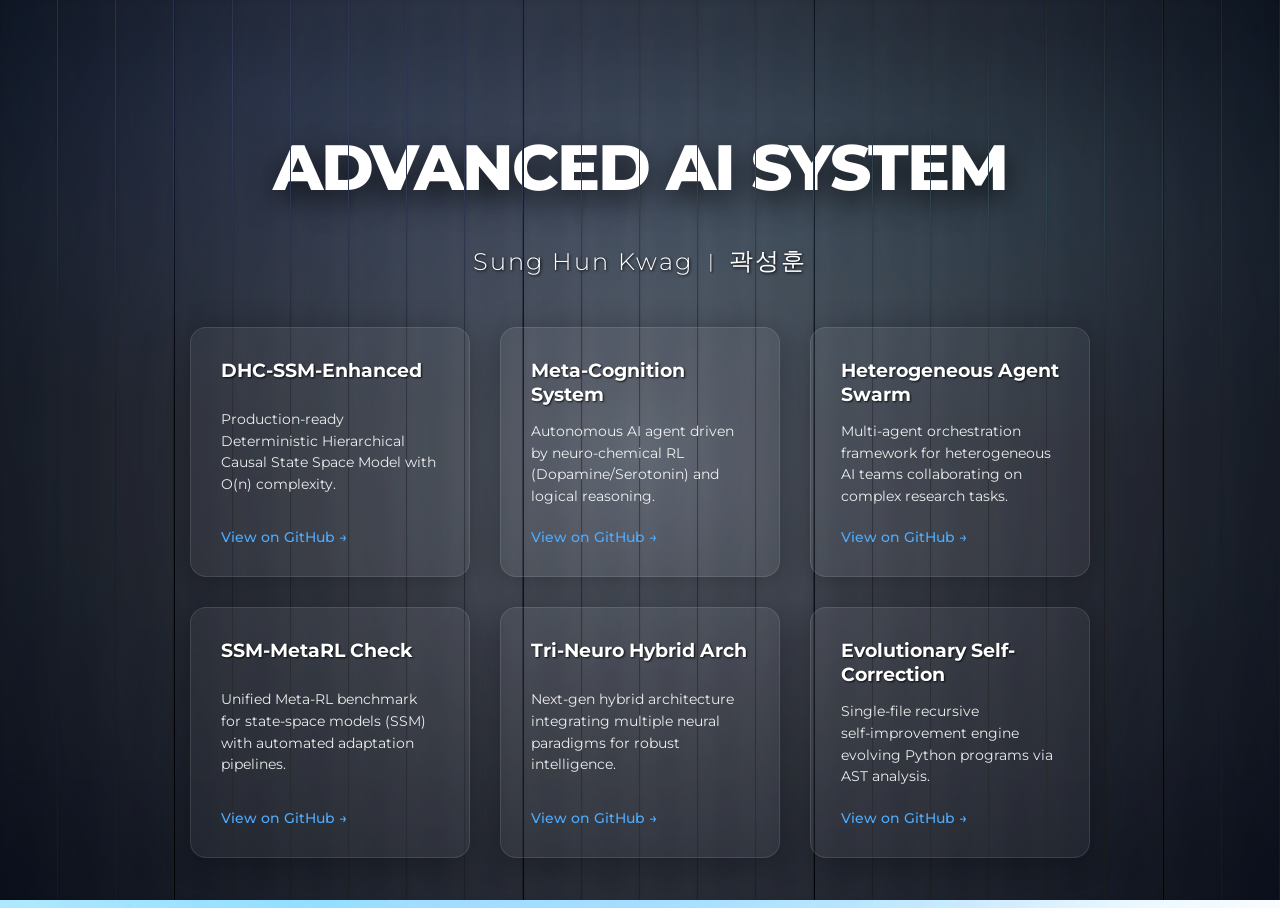
==== commit 86829f9a: "Increase cosmic background visibility" ====
--- a/docs/index.html
+++ b/docs/index.html
@@ -44,7 +44,7 @@
             perspective: 3200px;
             perspective-origin: 50% 35%;
             transform-style: preserve-3d;
-            z-index: -2;
+            z-index: 0;
             pointer-events: none;
         }
 
@@ -53,7 +53,7 @@
             inset: -20%;
             transform-style: preserve-3d;
             mix-blend-mode: screen;
-            opacity: 0.9;
+            opacity: 1;
             animation: cosmicDrift 18s ease-in-out infinite;
         }
 
@@ -66,76 +66,87 @@
             mix-blend-mode: screen;
         }
 
+        .cosmic-depth::after {
+            content: "";
+            position: absolute;
+            inset: -5%;
+            background: radial-gradient(circle at 50% 10%, rgba(200, 240, 255, 0.18), rgba(0, 0, 0, 0) 55%),
+                radial-gradient(circle at 50% 90%, rgba(70, 140, 255, 0.22), rgba(0, 0, 0, 0) 60%);
+            mix-blend-mode: screen;
+            filter: blur(24px);
+            opacity: 0.8;
+        }
+
         .layer-back {
             --depth: -800px;
             --scale: 1.6;
-            filter: blur(1px) saturate(140%);
+            filter: blur(0.8px) saturate(170%);
             animation-duration: 26s;
         }
 
         .layer-mid {
             --depth: -420px;
             --scale: 1.25;
-            filter: blur(0.4px) saturate(160%);
+            filter: blur(0.3px) saturate(190%);
             animation-duration: 20s;
         }
 
         .layer-front {
             --depth: -140px;
             --scale: 1.05;
-            filter: blur(0.1px) saturate(180%);
+            filter: blur(0.05px) saturate(210%);
             animation-duration: 14s;
         }
 
         .layer-back::before {
             background-image:
-                radial-gradient(circle at 20% 30%, rgba(98, 176, 255, 0.35) 0 2px, rgba(0, 0, 0, 0) 3px),
-                radial-gradient(circle at 80% 40%, rgba(120, 245, 255, 0.45) 0 1.4px, rgba(0, 0, 0, 0) 3px),
-                radial-gradient(circle at 50% 70%, rgba(140, 190, 255, 0.3) 0 1.8px, rgba(0, 0, 0, 0) 4px),
-                radial-gradient(circle at 10% 80%, rgba(160, 200, 255, 0.25) 0 1.2px, rgba(0, 0, 0, 0) 3px);
+                radial-gradient(circle at 20% 30%, rgba(120, 196, 255, 0.55) 0 2.4px, rgba(0, 0, 0, 0) 3.5px),
+                radial-gradient(circle at 80% 40%, rgba(140, 255, 255, 0.55) 0 1.8px, rgba(0, 0, 0, 0) 3.2px),
+                radial-gradient(circle at 50% 70%, rgba(160, 210, 255, 0.45) 0 2px, rgba(0, 0, 0, 0) 4.2px),
+                radial-gradient(circle at 10% 80%, rgba(180, 210, 255, 0.4) 0 1.6px, rgba(0, 0, 0, 0) 3.2px);
             background-size: 520px 520px;
-            opacity: 0.7;
+            opacity: 0.85;
         }
 
         .layer-back::after {
             background-image:
-                conic-gradient(from 210deg at 50% 50%, rgba(90, 180, 255, 0.18), rgba(0, 0, 0, 0) 65%),
-                radial-gradient(circle at 40% 60%, rgba(64, 140, 255, 0.28), rgba(0, 0, 0, 0) 60%);
-            filter: blur(30px);
-            opacity: 0.6;
+                conic-gradient(from 210deg at 50% 50%, rgba(110, 210, 255, 0.26), rgba(0, 0, 0, 0) 62%),
+                radial-gradient(circle at 40% 60%, rgba(90, 170, 255, 0.35), rgba(0, 0, 0, 0) 58%);
+            filter: blur(26px);
+            opacity: 0.8;
         }
 
         .layer-mid::before {
             background-image:
-                radial-gradient(circle at 30% 50%, rgba(160, 240, 255, 0.5) 0 1.6px, rgba(0, 0, 0, 0) 3px),
-                radial-gradient(circle at 70% 60%, rgba(120, 210, 255, 0.6) 0 1.8px, rgba(0, 0, 0, 0) 3.6px),
-                radial-gradient(circle at 45% 25%, rgba(118, 220, 255, 0.4) 0 1.4px, rgba(0, 0, 0, 0) 3px);
+                radial-gradient(circle at 30% 50%, rgba(180, 245, 255, 0.7) 0 2px, rgba(0, 0, 0, 0) 3.4px),
+                radial-gradient(circle at 70% 60%, rgba(140, 225, 255, 0.75) 0 2px, rgba(0, 0, 0, 0) 3.6px),
+                radial-gradient(circle at 45% 25%, rgba(138, 230, 255, 0.6) 0 1.8px, rgba(0, 0, 0, 0) 3.2px);
             background-size: 360px 360px;
-            opacity: 0.85;
+            opacity: 0.95;
         }
 
         .layer-mid::after {
             background-image:
-                radial-gradient(circle at 60% 40%, rgba(94, 180, 255, 0.35), rgba(0, 0, 0, 0) 62%),
-                radial-gradient(circle at 32% 68%, rgba(70, 140, 255, 0.35), rgba(0, 0, 0, 0) 58%);
-            filter: blur(18px);
-            opacity: 0.7;
+                radial-gradient(circle at 60% 40%, rgba(120, 200, 255, 0.45), rgba(0, 0, 0, 0) 60%),
+                radial-gradient(circle at 32% 68%, rgba(90, 160, 255, 0.42), rgba(0, 0, 0, 0) 56%);
+            filter: blur(16px);
+            opacity: 0.85;
         }
 
         .layer-front::before {
             background-image:
-                radial-gradient(circle at 20% 20%, rgba(210, 250, 255, 0.9) 0 2px, rgba(0, 0, 0, 0) 4px),
-                radial-gradient(circle at 80% 30%, rgba(160, 230, 255, 0.8) 0 1.6px, rgba(0, 0, 0, 0) 3px),
-                radial-gradient(circle at 50% 80%, rgba(210, 255, 255, 0.8) 0 1.6px, rgba(0, 0, 0, 0) 3px);
+                radial-gradient(circle at 20% 20%, rgba(225, 255, 255, 0.95) 0 2.2px, rgba(0, 0, 0, 0) 4.4px),
+                radial-gradient(circle at 80% 30%, rgba(190, 245, 255, 0.9) 0 2px, rgba(0, 0, 0, 0) 3.6px),
+                radial-gradient(circle at 50% 80%, rgba(230, 255, 255, 0.9) 0 2px, rgba(0, 0, 0, 0) 3.6px);
             background-size: 220px 220px;
-            opacity: 0.9;
+            opacity: 1;
         }
 
         .layer-front::after {
             background-image:
-                radial-gradient(circle at 50% 50%, rgba(180, 255, 255, 0.22), rgba(0, 0, 0, 0) 55%);
-            filter: blur(10px);
-            opacity: 0.5;
+                radial-gradient(circle at 50% 50%, rgba(200, 255, 255, 0.35), rgba(0, 0, 0, 0) 52%);
+            filter: blur(8px);
+            opacity: 0.65;
         }
 
         /* Background Neutral */
@@ -150,7 +161,7 @@
                 radial-gradient(100% 70% at 80% 20%, rgba(105, 221, 255, 0.2) 0%, rgba(0, 0, 0, 0) 42%),
                 radial-gradient(circle at center, #1a2233 0%, #05070d 62%, #000000 100%);
             animation: bgDrift 14s ease-in-out infinite alternate;
-            z-index: -1;
+            z-index: 1;
         }
 
         /* 3D Perspective Container */
@@ -677,8 +688,6 @@
                 const mergeRings = document.getElementById('merge-rings');
                 const titleTextSource = document.querySelector('#static-title-container .plate-main-text').outerHTML;
                 wrapper.innerHTML = '';
-                buildMergeParticles(particles);
-
                 const screenWidth = window.innerWidth;
                 const slatWidth = screenWidth / NUM_SLATS;
                 for (let i = 0; i < NUM_SLATS; i++) {
